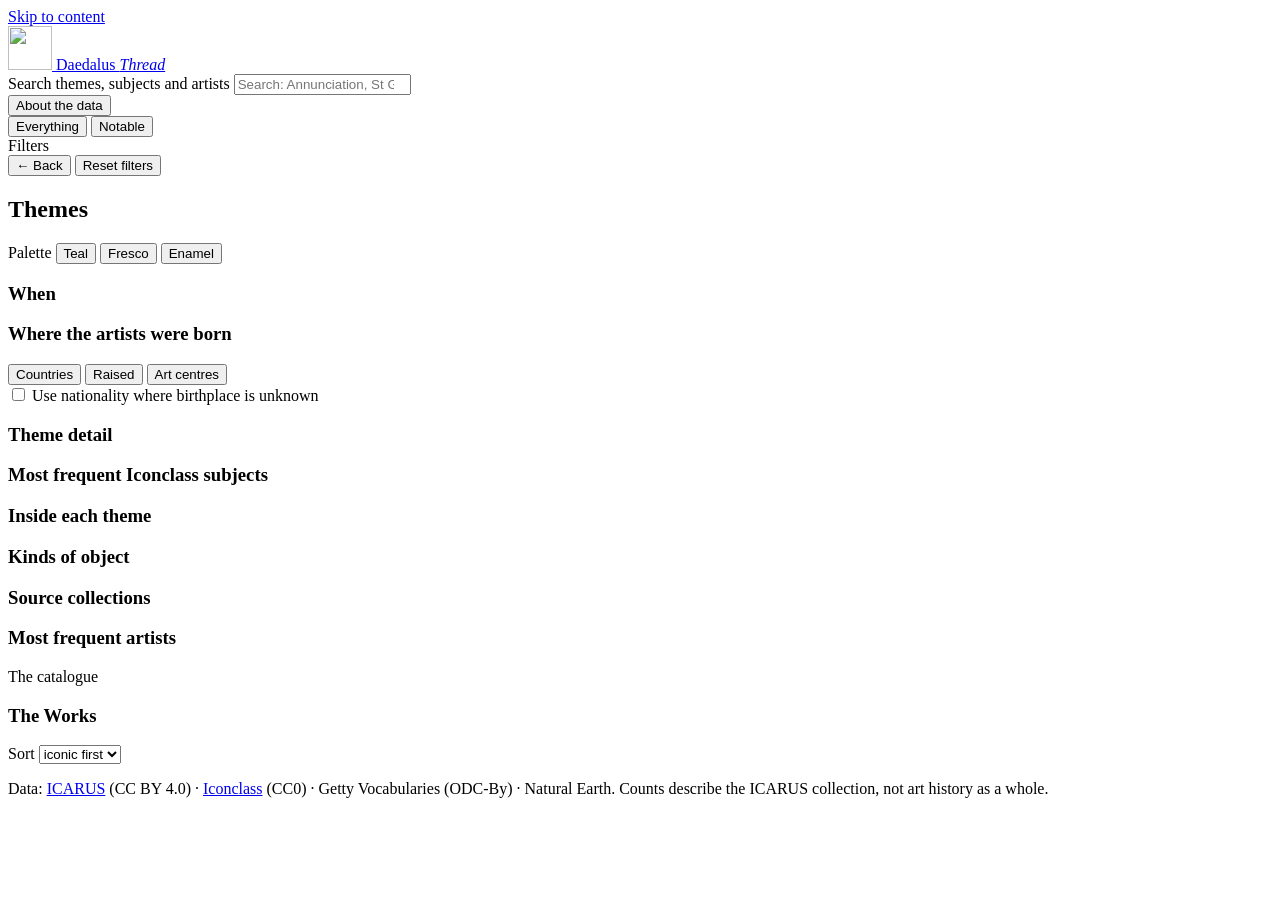
==== web/index.html @ e8586ae3 "Inside each theme: sub-themes split into their own ranked sub-themes; artists last Replaces sub-them" ====
<!doctype html>
<html lang="en">
<head>
  <meta charset="utf-8">
  <meta name="viewport" content="width=device-width, initial-scale=1">
  <title>Daedalus Thread</title>
  <meta name="description" content="Explore 477,569 artworks through their subjects: Christian art, classical myth, animals, allegory and landscape.">
  <link rel="icon" type="image/png" sizes="32x32" href="/assets/favicon-32.png">
  <link rel="apple-touch-icon" href="/assets/apple-touch-icon.png">
  <meta name="theme-color" content="#022e3a">
  <script>try { var p = localStorage.getItem("dt.palette"); if (p && p !== "teal") document.documentElement.dataset.palette = p; } catch (e) {}</script>
  <link rel="stylesheet" href="/css/app.css">
  <script type="module" src="/js/app.js"></script>
</head>
<body>
  <a class="skip" href="#main">Skip to content</a>
  <header class="top">
    <a class="brand" href="/" aria-label="Daedalus Thread home">
      <img class="logo" src="/assets/logo-96.png" srcset="/assets/logo-96.png 1x, /assets/logo-192.png 2x" width="44" height="44" alt="">
      <span class="wordmark">Daedalus <em>Thread</em></span>
    </a>
    <div class="search" role="search">
      <label for="q" class="sr-only">Search themes, subjects and artists</label>
      <input id="q" type="search" autocomplete="off" spellcheck="false"
             placeholder="Search: Annunciation, St George, Dürer, lion, Verkündigung…"
             role="combobox" aria-expanded="false" aria-controls="suggest" aria-autocomplete="list">
      <div id="suggest" class="suggest" role="listbox" hidden></div>
    </div>
    <button class="ghost" id="info-btn" aria-haspopup="dialog">About the data</button>
  </header>

  <div class="toprow">
    <nav class="segments" id="segments" aria-label="Segments"></nav>
    <div class="statusbar" id="statusbar">
      <div class="summary" id="summary" aria-live="polite"></div>
      <div class="status-controls">
        <div class="seg" id="depth-switch" role="group" aria-label="Depth of the collection">
          <button type="button" data-notable="" aria-pressed="true" title="Every artwork in the collections shown (the catalogue still lists the most renowned first)">Everything</button>
          <button type="button" data-notable="1" aria-pressed="false" title="Notable works only: the better-known part of the collection (widest Wikipedia coverage of the work or its artist)">Notable</button>
        </div>
        <div class="seg" id="ds-switch" role="group" aria-label="Collections shown" title="Which collections to show" hidden>
          <span class="seg-label">Collections</span>
        </div>
        </div>
    </div>
  </div>

  <main id="main" class="layout">
    <aside class="themes card" aria-labelledby="themes-h">
      <div class="chain" id="chain" role="group" aria-label="Active filters">
        <div class="chain-top"><span class="seg-label">Filters</span><span class="chain-n" id="chain-n" aria-live="polite"></span></div>
        <div class="chips" id="chips" aria-live="polite"></div>
        <div class="chain-actions">
          <button class="ghost small" id="back-btn" title="Previous view">← Back</button>
          <button class="ghost small" id="reset-btn" title="Clear all filters">Reset filters</button>
        </div>
      </div>
      <nav class="crumbs" id="crumbs" aria-label="Breadcrumb"></nav>
      <h2 id="themes-h" class="focus-title">Themes</h2>
      <p class="focus-desc" id="focus-desc"></p>
      <ol class="theme-list" id="theme-list"></ol>
      <div class="palette-switch" id="palette-switch" role="radiogroup" aria-label="Colour palette">
        <span class="seg-label">Palette</span>
        <button type="button" role="radio" data-palette="teal" aria-checked="true" title="Teal: one calm hue">
          <span class="sw" aria-hidden="true"><b style="background:#bfdcd7"></b><b style="background:#3e9c8d"></b><b style="background:#006d67"></b></span>Teal</button>
        <button type="button" role="radio" data-palette="fresco" aria-checked="false" title="Fresco: muted pigments (lapis, sinopia, terre verte)">
          <span class="sw" aria-hidden="true"><b style="background:#75598c"></b><b style="background:#a0533d"></b><b style="background:#6e8460"></b></span>Fresco</button>
        <button type="button" role="radio" data-palette="enamel" aria-checked="false" title="Enamel: jewel tones (ultramarine, carmine, emerald)">
          <span class="sw" aria-hidden="true"><b style="background:#2747c9"></b><b style="background:#c2253f"></b><b style="background:#0c8a5b"></b></span>Enamel</button>
      </div>
    </aside>

    <section class="content">
      <div class="grid">
        <article class="card chart wide" id="c-timeline">
          <header>
            <h3 id="when-h">When</h3>
            <div class="seg" id="heat-sort" role="group" aria-label="Sort themes" hidden>
              <button type="button" data-sort="size" aria-pressed="true">By size</button>
              <button type="button" data-sort="peak" aria-pressed="false">By peak century</button>
            </div>
            <p class="n"></p>
          </header>
          <div class="body"></div>
        </article>
        <article class="card chart wide" id="c-map">
          <header>
            <h3>Where the artists were born</h3>
            <div class="map-controls">
              <div class="seg" role="group" aria-label="Map view">
                <button type="button" data-mode="countries" aria-pressed="true">Countries</button>
                <button type="button" data-mode="raised" aria-pressed="false">Raised</button>
                <button type="button" data-mode="centres" aria-pressed="false">Art centres</button>
              </div>
              <label class="toggle"><input type="checkbox" id="nat-toggle"> Use nationality where birthplace is unknown</label>
            </div>
            <p class="n"></p>
          </header>
          <div class="body"></div>
        </article>
        <article class="card chart" id="c-treemap"><header><h3>Theme detail</h3><p class="n"></p></header><div class="body"></div></article>
        <article class="card chart" id="c-subjects"><header><h3>Most frequent Iconclass subjects</h3><p class="n"></p></header><div class="body"></div></article>
        <article class="card chart" id="c-mix"><header><h3>Inside each theme</h3><p class="n"></p></header><div class="body"></div></article>
        <article class="card chart" id="c-types"><header><h3>Kinds of object</h3><p class="n"></p></header><div class="body"></div></article>
        <article class="card chart" id="c-sources"><header><h3>Source collections</h3><p class="n"></p></header><div class="body"></div></article>
        <article class="card chart" id="c-artists"><header><h3>Most frequent artists</h3><p class="n"></p></header><div class="body"></div></article>
      </div>

      <section class="card results" aria-labelledby="results-h">
        <header><div><span class="kicker">The catalogue</span><h3 id="results-h">The Works</h3></div>
          <label>Sort <select id="sort"><option value="fame">iconic first</option><option value="date">by date</option><option value="title">by title</option><option value="random">shuffled</option></select></label>
        </header>
        <div class="media-filter" id="media-filter" role="group" aria-label="Filter the catalogue by medium"></div>
        <ol class="result-list" id="results"></ol>
        <button class="ghost" id="more-btn" hidden>Show more</button>
      </section>
    </section>
  </main>

  <aside class="drawer" id="drawer" aria-labelledby="drawer-title" hidden>
    <button class="ghost close" id="drawer-close" aria-label="Close details">×</button>
    <div id="drawer-body"></div>
  </aside>

  <dialog id="info">
    <form method="dialog"><button class="ghost close" aria-label="Close">×</button></form>
    <h2>About the data</h2>
    <div class="info-options">
      <label class="toggle"><input type="checkbox" id="repro-toggle"> Include documentary photographs (PAUart) in date, artist and map charts</label>
    </div>
    <div id="info-body"></div>
  </dialog>

  <footer class="foot">
    Data: <a href="https://zenodo.org/records/18980670">ICARUS</a> (CC BY 4.0) ·
    <a href="https://iconclass.org/">Iconclass</a> (CC0) · Getty Vocabularies (ODC-By) · Natural Earth.
    Counts describe the ICARUS collection, not art history as a whole.
  </footer>
</body>
</html>
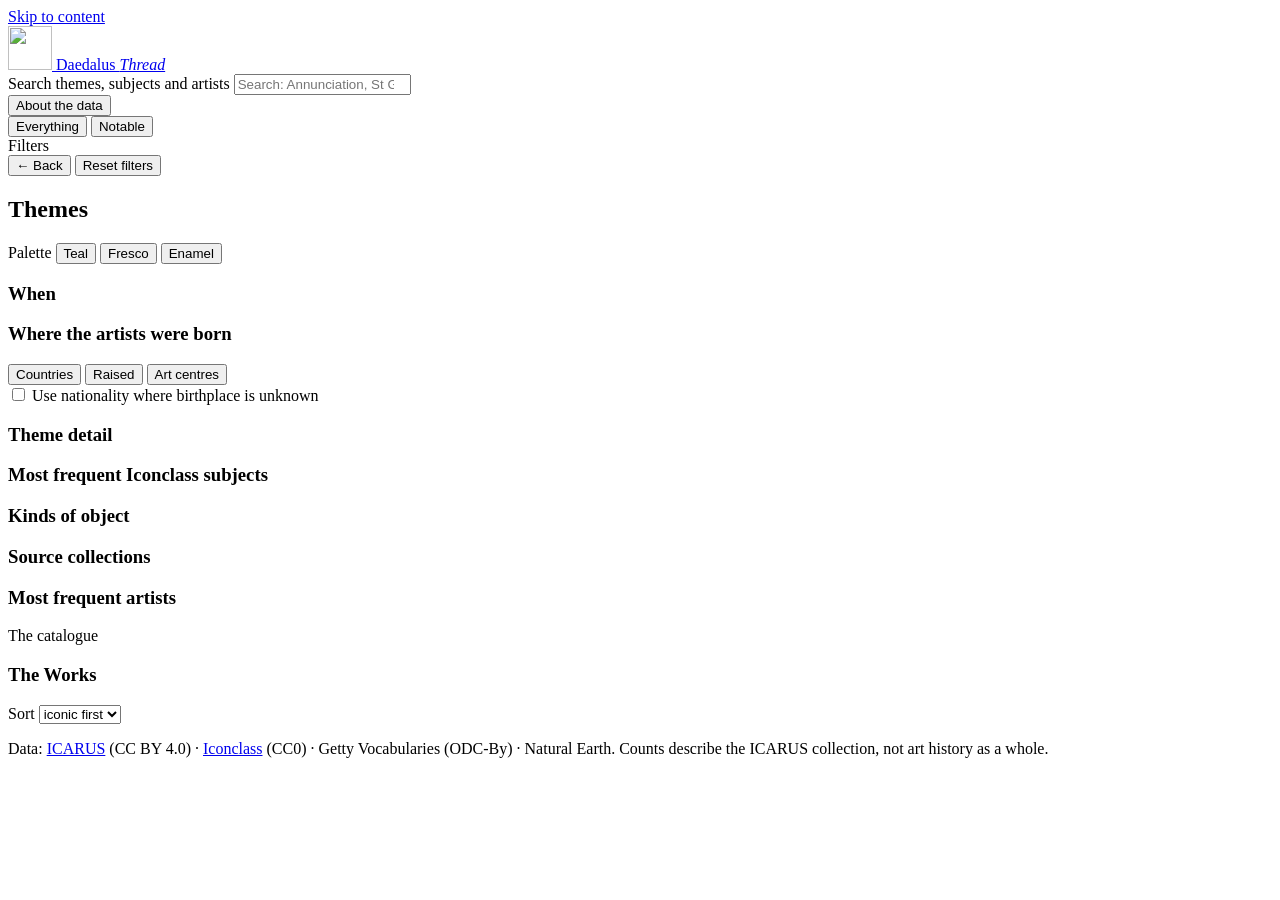
==== commit 06500603: "Iconclass subjects by country; remove Inside each theme Each of the most frequent Iconclass subjects" ====
--- a/web/index.html
+++ b/web/index.html
@@ -100,7 +100,6 @@
         </article>
         <article class="card chart" id="c-treemap"><header><h3>Theme detail</h3><p class="n"></p></header><div class="body"></div></article>
         <article class="card chart" id="c-subjects"><header><h3>Most frequent Iconclass subjects</h3><p class="n"></p></header><div class="body"></div></article>
-        <article class="card chart" id="c-mix"><header><h3>Inside each theme</h3><p class="n"></p></header><div class="body"></div></article>
         <article class="card chart" id="c-types"><header><h3>Kinds of object</h3><p class="n"></p></header><div class="body"></div></article>
         <article class="card chart" id="c-sources"><header><h3>Source collections</h3><p class="n"></p></header><div class="body"></div></article>
         <article class="card chart" id="c-artists"><header><h3>Most frequent artists</h3><p class="n"></p></header><div class="body"></div></article>
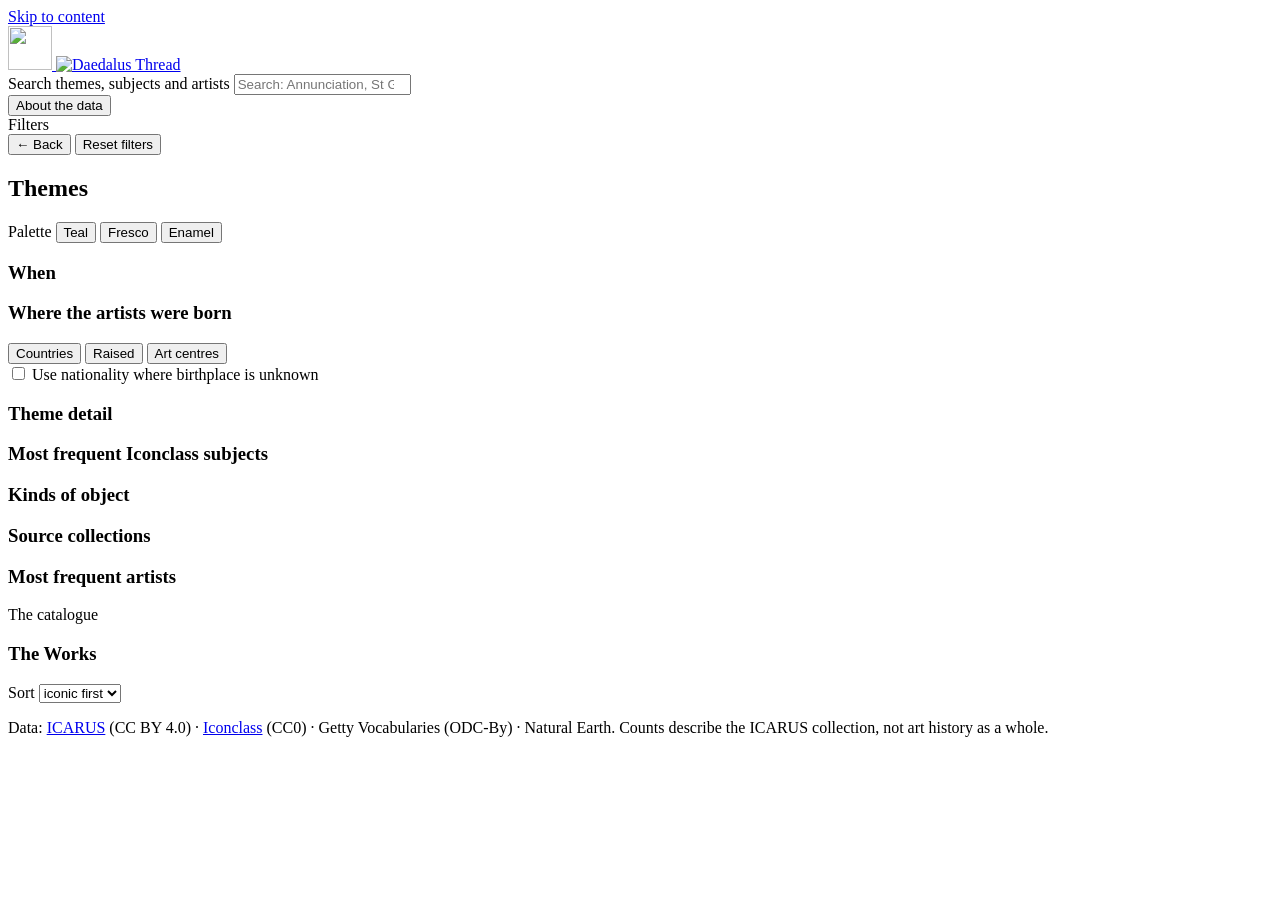
==== commit dc68b9ad: "Cleaner page: no chart narration, no upper-right status block, brand wordmark - Chart footnotes and " ====
--- a/web/index.html
+++ b/web/index.html
@@ -17,7 +17,7 @@
   <header class="top">
     <a class="brand" href="/" aria-label="Daedalus Thread home">
       <img class="logo" src="/assets/logo-96.png" srcset="/assets/logo-96.png 1x, /assets/logo-192.png 2x" width="44" height="44" alt="">
-      <span class="wordmark">Daedalus <em>Thread</em></span>
+      <img class="wordmark" src="/assets/wordmark.png" width="349" height="18" alt="Daedalus Thread">
     </a>
     <div class="search" role="search">
       <label for="q" class="sr-only">Search themes, subjects and artists</label>
@@ -31,18 +31,6 @@
 
   <div class="toprow">
     <nav class="segments" id="segments" aria-label="Segments"></nav>
-    <div class="statusbar" id="statusbar">
-      <div class="summary" id="summary" aria-live="polite"></div>
-      <div class="status-controls">
-        <div class="seg" id="depth-switch" role="group" aria-label="Depth of the collection">
-          <button type="button" data-notable="" aria-pressed="true" title="Every artwork in the collections shown (the catalogue still lists the most renowned first)">Everything</button>
-          <button type="button" data-notable="1" aria-pressed="false" title="Notable works only: the better-known part of the collection (widest Wikipedia coverage of the work or its artist)">Notable</button>
-        </div>
-        <div class="seg" id="ds-switch" role="group" aria-label="Collections shown" title="Which collections to show" hidden>
-          <span class="seg-label">Collections</span>
-        </div>
-        </div>
-    </div>
   </div>
 
   <main id="main" class="layout">
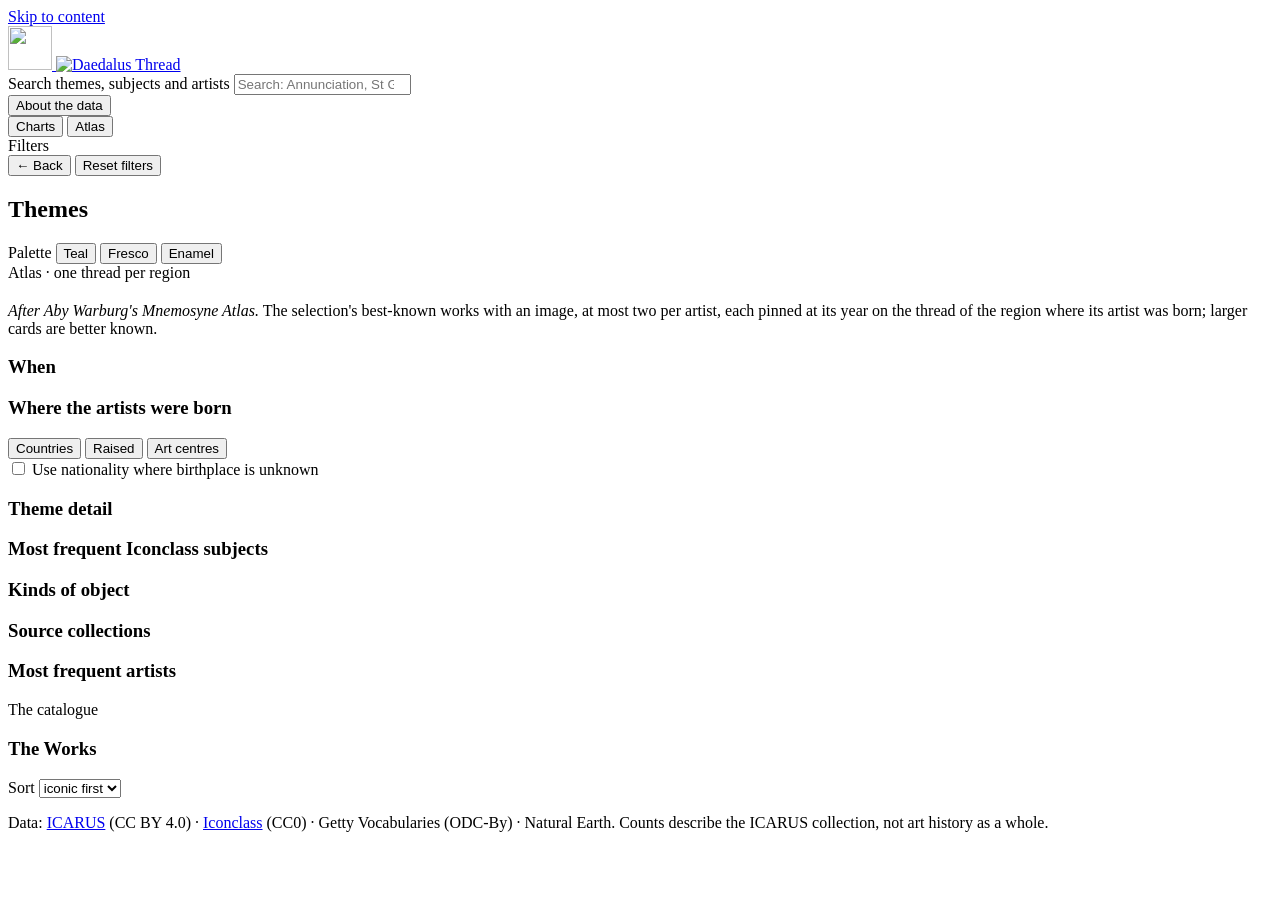
==== commit 1b0a72fe: "Launch the paper design with the Atlas view as the main page The card-less paper explorer (Charts | " ====
--- a/web/index.html
+++ b/web/index.html
@@ -1,5 +1,5 @@
 <!doctype html>
-<html lang="en">
+<html lang="en" data-theme="light">
 <head>
   <meta charset="utf-8">
   <meta name="viewport" content="width=device-width, initial-scale=1">
@@ -7,17 +7,23 @@
   <meta name="description" content="Explore 477,569 artworks through their subjects: Christian art, classical myth, animals, allegory and landscape.">
   <link rel="icon" type="image/png" sizes="32x32" href="/assets/favicon-32.png">
   <link rel="apple-touch-icon" href="/assets/apple-touch-icon.png">
-  <meta name="theme-color" content="#022e3a">
-  <script>try { var p = localStorage.getItem("dt.palette"); if (p && p !== "teal") document.documentElement.dataset.palette = p; } catch (e) {}</script>
+  <meta name="theme-color" content="#e7e1d3">
+  <script>try { var p = localStorage.getItem("dt.palette") || "fresco"; if (p !== "teal") document.documentElement.dataset.palette = p;
+    var v = location.hash === "#atlas" ? "atlas" : location.hash === "#charts" ? "charts" : localStorage.getItem("dt.view");
+    if (v === "atlas") document.documentElement.dataset.view = "atlas"; } catch (e) {}</script>
+  <link rel="preconnect" href="https://fonts.googleapis.com"><link rel="preconnect" href="https://fonts.gstatic.com" crossorigin>
+  <link href="https://fonts.googleapis.com/css2?family=Cormorant+Garamond:ital,wght@0,500;0,600;1,500;1,600&family=IBM+Plex+Mono:wght@400;500&display=swap" rel="stylesheet">
   <link rel="stylesheet" href="/css/app.css">
+  <link rel="stylesheet" href="/css/paper.css">
   <script type="module" src="/js/app.js"></script>
+  <script type="module" src="/js/atlas.js"></script>
 </head>
 <body>
   <a class="skip" href="#main">Skip to content</a>
   <header class="top">
     <a class="brand" href="/" aria-label="Daedalus Thread home">
       <img class="logo" src="/assets/logo-96.png" srcset="/assets/logo-96.png 1x, /assets/logo-192.png 2x" width="44" height="44" alt="">
-      <img class="wordmark" src="/assets/wordmark.png" width="349" height="18" alt="Daedalus Thread">
+      <img class="wordmark" src="/assets/wordmark.png" width="213" height="11" alt="Daedalus Thread">
     </a>
     <div class="search" role="search">
       <label for="q" class="sr-only">Search themes, subjects and artists</label>
@@ -29,8 +35,13 @@
     <button class="ghost" id="info-btn" aria-haspopup="dialog">About the data</button>
   </header>
 
+  <div class="plane">
   <div class="toprow">
     <nav class="segments" id="segments" aria-label="Segments"></nav>
+    <div class="view-switch" id="view-switch" role="radiogroup" aria-label="View">
+      <button type="button" role="radio" data-view="charts" aria-checked="true">Charts</button>
+      <button type="button" role="radio" data-view="atlas" aria-checked="false">Atlas</button>
+    </div>
   </div>
 
   <main id="main" class="layout">
@@ -59,6 +70,15 @@
     </aside>
 
     <section class="content">
+      <section class="atlas" id="atlas-view" aria-labelledby="atlas-h" aria-live="polite">
+        <header class="atlas-head">
+          <div><div class="kicker">Atlas · one thread per region</div><h2 id="atlas-h"></h2><p class="atlas-desc" id="atlas-desc"></p></div>
+          <div class="tally" id="atlas-tally"></div>
+        </header>
+        <div class="atlas-board" id="atlas-board"></div>
+        <p class="atlas-foot"><em>After Aby Warburg's Mnemosyne Atlas.</em> The selection's best-known works with an image, at most two per artist,
+          each pinned at its year on the thread of the region where its artist was born; larger cards are better known.</p>
+      </section>
       <div class="grid">
         <article class="card chart wide" id="c-timeline">
           <header>
@@ -104,6 +124,14 @@
     </section>
   </main>
 
+  </div><!-- /plane -->
+
+  <aside class="works-dock away" id="works-dock" aria-label="Artworks in this selection" hidden>
+    <button class="dock-label" id="dock-label" type="button"><span class="dock-k">The works</span><span class="dock-n" id="dock-n"></span></button>
+    <div class="dock-thumbs" id="dock-thumbs"></div>
+    <button class="dock-go" id="dock-go" type="button" aria-label="Browse all works">↓</button>
+  </aside>
+
   <aside class="drawer" id="drawer" aria-labelledby="drawer-title" hidden>
     <button class="ghost close" id="drawer-close" aria-label="Close details">×</button>
     <div id="drawer-body"></div>
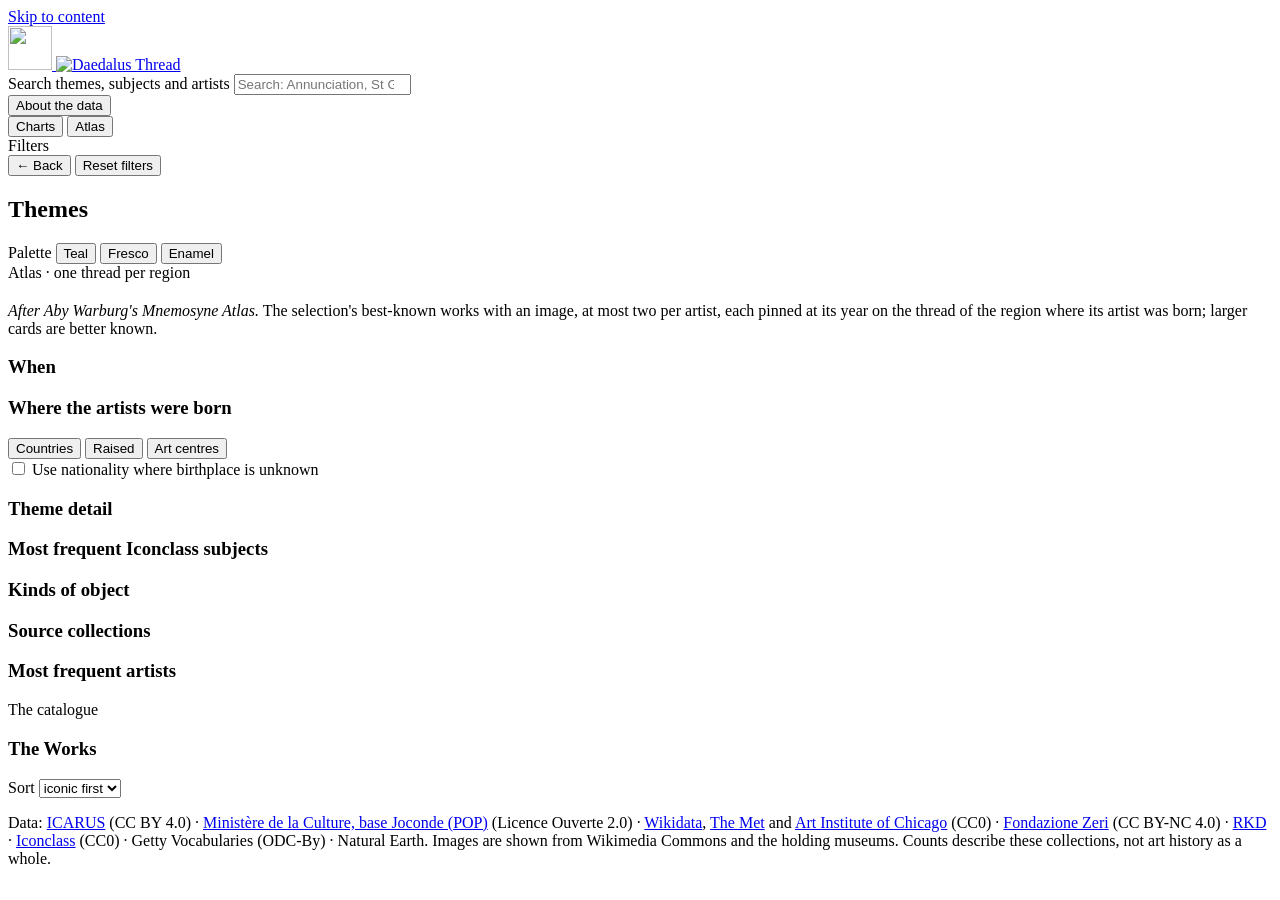
==== commit 4fb0a6cd: "Go public: robots.txt, full source credits in the footer, deployment notes Co-Authored-By: Claude Op" ====
--- a/web/index.html
+++ b/web/index.html
@@ -4,7 +4,7 @@
   <meta charset="utf-8">
   <meta name="viewport" content="width=device-width, initial-scale=1">
   <title>Daedalus Thread</title>
-  <meta name="description" content="Explore 477,569 artworks through their subjects: Christian art, classical myth, animals, allegory and landscape.">
+  <meta name="description" content="Explore over 650,000 artworks through their subjects: Christian art, classical myth, animals, allegory and landscape.">
   <link rel="icon" type="image/png" sizes="32x32" href="/assets/favicon-32.png">
   <link rel="apple-touch-icon" href="/assets/apple-touch-icon.png">
   <meta name="theme-color" content="#e7e1d3">
@@ -148,8 +148,11 @@
 
   <footer class="foot">
     Data: <a href="https://zenodo.org/records/18980670">ICARUS</a> (CC BY 4.0) ·
-    <a href="https://iconclass.org/">Iconclass</a> (CC0) · Getty Vocabularies (ODC-By) · Natural Earth.
-    Counts describe the ICARUS collection, not art history as a whole.
+    <a href="https://pop.culture.gouv.fr/">Ministère de la Culture, base Joconde (POP)</a> (Licence Ouverte 2.0) ·
+    <a href="https://www.wikidata.org/">Wikidata</a>, <a href="https://www.metmuseum.org/">The Met</a> and
+    <a href="https://www.artic.edu/">Art Institute of Chicago</a> (CC0) · <a href="https://catalogo.fondazionezeri.unibo.it/">Fondazione Zeri</a> (CC BY-NC 4.0) ·
+    <a href="https://rkd.nl/">RKD</a> · <a href="https://iconclass.org/">Iconclass</a> (CC0) · Getty Vocabularies (ODC-By) · Natural Earth.
+    Images are shown from Wikimedia Commons and the holding museums. Counts describe these collections, not art history as a whole.
   </footer>
 </body>
 </html>
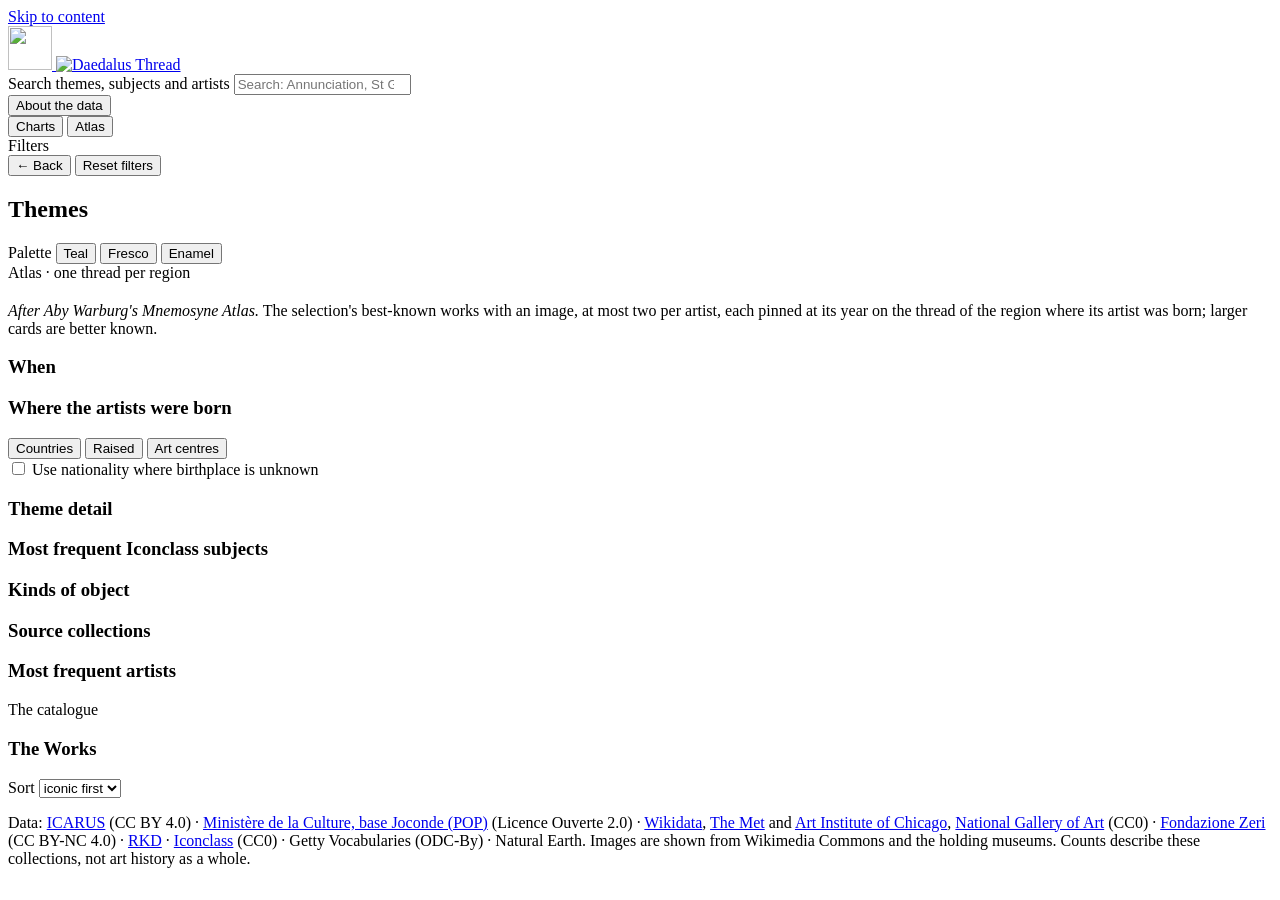
==== commit 09993aac: "Add the National Gallery of Art, Washington (19,568 works, CC0 open data) NGA Theme/Keyword terms ma" ====
--- a/web/index.html
+++ b/web/index.html
@@ -150,7 +150,7 @@
     Data: <a href="https://zenodo.org/records/18980670">ICARUS</a> (CC BY 4.0) ·
     <a href="https://pop.culture.gouv.fr/">Ministère de la Culture, base Joconde (POP)</a> (Licence Ouverte 2.0) ·
     <a href="https://www.wikidata.org/">Wikidata</a>, <a href="https://www.metmuseum.org/">The Met</a> and
-    <a href="https://www.artic.edu/">Art Institute of Chicago</a> (CC0) · <a href="https://catalogo.fondazionezeri.unibo.it/">Fondazione Zeri</a> (CC BY-NC 4.0) ·
+    <a href="https://www.artic.edu/">Art Institute of Chicago</a>, <a href="https://www.nga.gov/">National Gallery of Art</a> (CC0) · <a href="https://catalogo.fondazionezeri.unibo.it/">Fondazione Zeri</a> (CC BY-NC 4.0) ·
     <a href="https://rkd.nl/">RKD</a> · <a href="https://iconclass.org/">Iconclass</a> (CC0) · Getty Vocabularies (ODC-By) · Natural Earth.
     Images are shown from Wikimedia Commons and the holding museums. Counts describe these collections, not art history as a whole.
   </footer>
